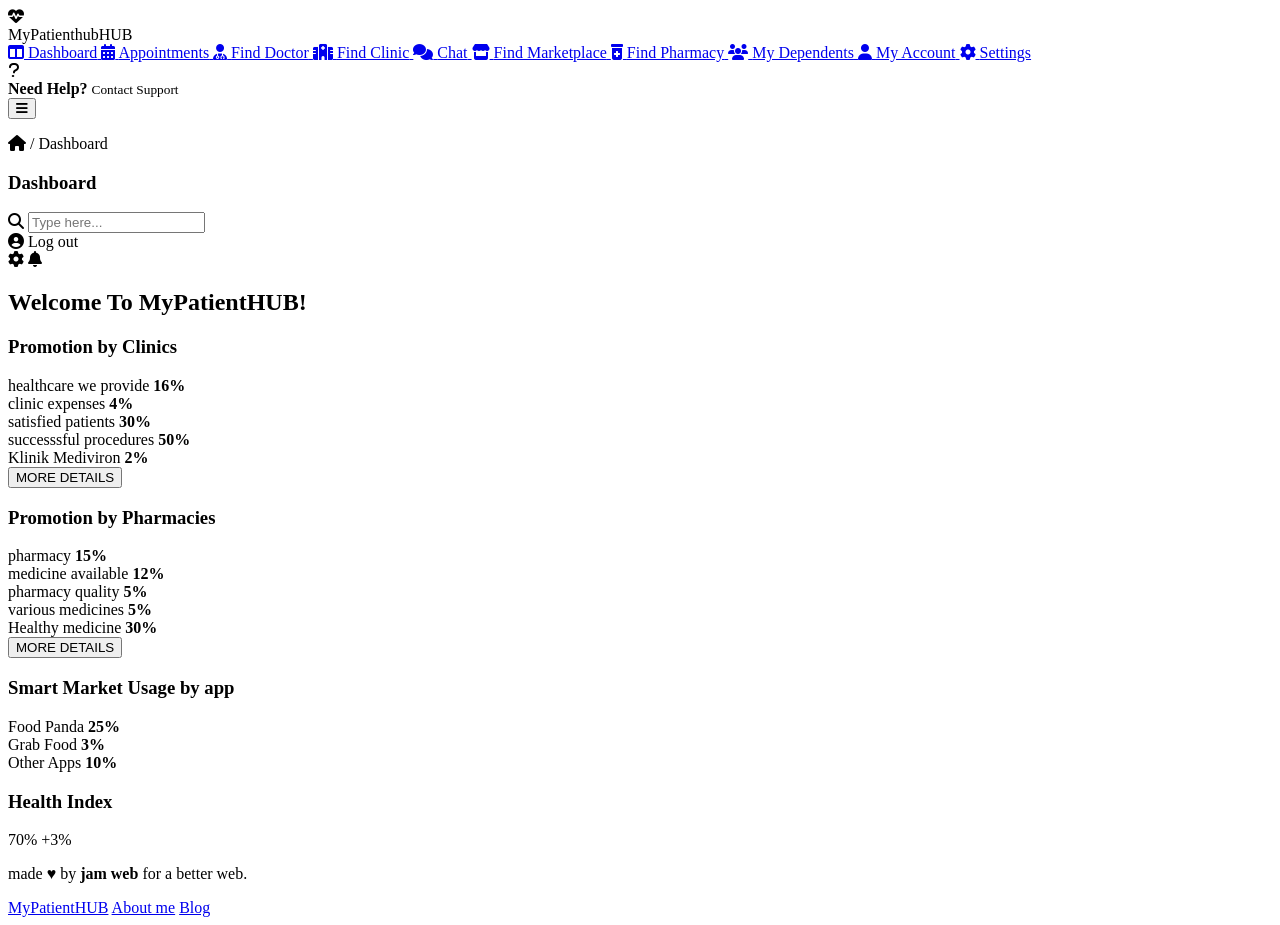
==== index.html @ dd0bf3a6 "add" ====
<!DOCTYPE html>
<html lang="en">

<head>
    <meta charset="UTF-8">
    <meta name="viewport" content="width=device-width, initial-scale=1.0">

    <title>MyPatientHUB Dashboard</title>

    <!-- CSS -->
    <link rel="stylesheet" href="style.css">

    <!-- Font Awesome -->
    <link rel="stylesheet"
        href="https://cdnjs.cloudflare.com/ajax/libs/font-awesome/6.5.2/css/all.min.css">
</head>

<body>

<div class="dashboard">

    <!==== Sidebar======>

    <aside class="sidebar" id="sidebar">

        <!-- LOGO -->
        <div class="logo">

            <div class="logo-icon">
                <i class="fa-solid fa-heart-pulse"></i>
            </div>

            <div class="logo-text">
                <span class="my">MyPatient</span>hub<span class="hub">HUB</span>
            </div>

        </div>


        <!-- MENU -->
        <nav class="menu">

            <a href="#" class="active">
                <i class="fa-solid fa-table-columns"></i>
                <span>Dashboard</span>
            </a>

            <a href="#">
                <i class="fa-solid fa-calendar-days"></i>
                <span>Appointments</span>
            </a>

            <a href="#">
                <i class="fa-solid fa-user-doctor"></i>
                <span>Find Doctor</span>
            </a>

            <a href="#">
                <i class="fa-solid fa-hospital"></i>
                <span>Find Clinic</span>
            </a>

            <a href="#">
                <i class="fa-solid fa-comments"></i>
                <span>Chat</span>
            </a>

            <a href="#">
                <i class="fa-solid fa-store"></i>
                <span>Find Marketplace</span>
            </a>

            <a href="#">
                <i class="fa-solid fa-prescription-bottle-medical"></i>
                <span>Find Pharmacy</span>
            </a>

            <a href="#">
                <i class="fa-solid fa-users"></i>
                <span>My Dependents</span>
            </a>

            <a href="#">
                <i class="fa-solid fa-user"></i>
                <span>My Account</span>
            </a>

            <a href="#">
                <i class="fa-solid fa-gear"></i>
                <span>Settings</span>
            </a>

        </nav>


        <!-- HELP -->
        <div class="help-box">
            <div class="help-icon">
                <i class="fa-solid fa-question"></i>
            </div>

            <div>
                <strong>Need Help?</strong>
                <small>Contact Support</small>
            </div>
        </div>

    </aside>


    <!-- ================= MAIN ================= -->

    <main class="main">


        <!-- ================= HEADER ================= -->

        <header class="header">

            <div class="header-left">

                <!-- TOGGLE BUTTON -->
                <button id="menuBtn" class="menu-btn">
                    <i class="fa-solid fa-bars"></i>
                </button>

                <div>
                    <p class="breadcrumb">
                        <i class="fa-solid fa-house"></i>
                        / Dashboard
                    </p>

                    <h3>Dashboard</h3>
                </div>

            </div>


            <div class="header-right">

                <!-- SEARCH -->
                <div class="search">
                    <i class="fa-solid fa-magnifying-glass"></i>

                    <input
                        type="text"
                        placeholder="Type here...">
                </div>

                <!-- LOGOUT -->
                <div class="logout">
                    <i class="fa-solid fa-circle-user"></i>
                    <span>Log out</span>
                </div>

                <i class="fa-solid fa-gear header-icon"></i>

                <i class="fa-solid fa-bell header-icon"></i>

            </div>

        </header>


        <! ===== CONTENT =========>

        <section class="content">

            <h1>Welcome To MyPatientHUB!</h1>


            <!-- ================= CARDS ================= -->

            <div class="cards">


                <!-- CARD 1 -->

                <div class="card">

                    <h3>Promotion by Clinics</h3>

                    <div class="card-content">

                        <div class="donut clinic-chart"></div>

                        <div class="card-list">

                            <div>
                                <span>healthcare we provide</span>
                                <b>16%</b>
                            </div>

                            <div>
                                <span>clinic expenses</span>
                                <b>4%</b>
                            </div>

                            <div>
                                <span>satisfied patients</span>
                                <b>30%</b>
                            </div>

                            <div>
                                <span>successsful procedures</span>
                                <b>50%</b>
                            </div>

                            <div>
                                <span>Klinik Mediviron</span>
                                <b>2%</b>
                            </div>

                        </div>

                    </div>

                    <button class="details">MORE DETAILS</button>

                </div>


                <!-- CARD 2 -->

                <div class="card">

                    <h3>Promotion by Pharmacies</h3>

                    <div class="card-content">

                        <div class="donut pharmacy-chart"></div>

                        <div class="card-list">

                            <div>
                                <span>pharmacy</span>
                                <b>15%</b>
                            </div>

                            <div>
                                <span>medicine available</span>
                                <b>12%</b>
                            </div>

                            <div>
                                <span>pharmacy quality</span>
                                <b>5%</b>
                            </div>

                            <div>
                                <span>various medicines</span>
                                <b>5%</b>
                            </div>

                            <div>
                                <span>Healthy medicine</span>
                                <b>30%</b>
                            </div>

                        </div>

                    </div>

                    <button class="details">MORE DETAILS</button>

                </div>


                <!-- CARD 3 -->

                <div class="card">

                    <h3>Smart Market Usage by app</h3>

                    <div class="card-content">

                        <div class="donut market-chart"></div>

                        <div class="card-list">

                            <div>
                                <span>Food Panda</span>
                                <b>25%</b>
                            </div>

                            <div>
                                <span>Grab Food</span>
                                <b>3%</b>
                            </div>

                            <div>
                                <span>Other Apps</span>
                                <b>10%</b>
                            </div>

                        </div>

                    </div>

                </div>


                <!-- CARD 4 -->

                <div class="card health-card">

                    <h3>Health Index</h3>

                    <div class="health-number">
                        70%
                        <span>+3%</span>
                    </div>

                    <div class="graph">

                        <div class="grid-line one"></div>
                        <div class="grid-line two"></div>
                        <div class="grid-line three"></div>

                        <div class="health-line"></div>

                    </div>

                </div>

            </div>

        </section>

    </main>

</div>
<footer class="footer">

    <p>
        made
        <span class="heart">♥</span>
        by <strong>jam web</strong> for a better web.
    </p>

    <div class="footer-links">

        <a href="#">MyPatientHUB</a>

        <a href="#">About me</a>

        <a href="#">Blog</a>

    </div>

</footer>


<!-- JAVASCRIPT -->
<script src="script.js"></script>

</body>
</html>
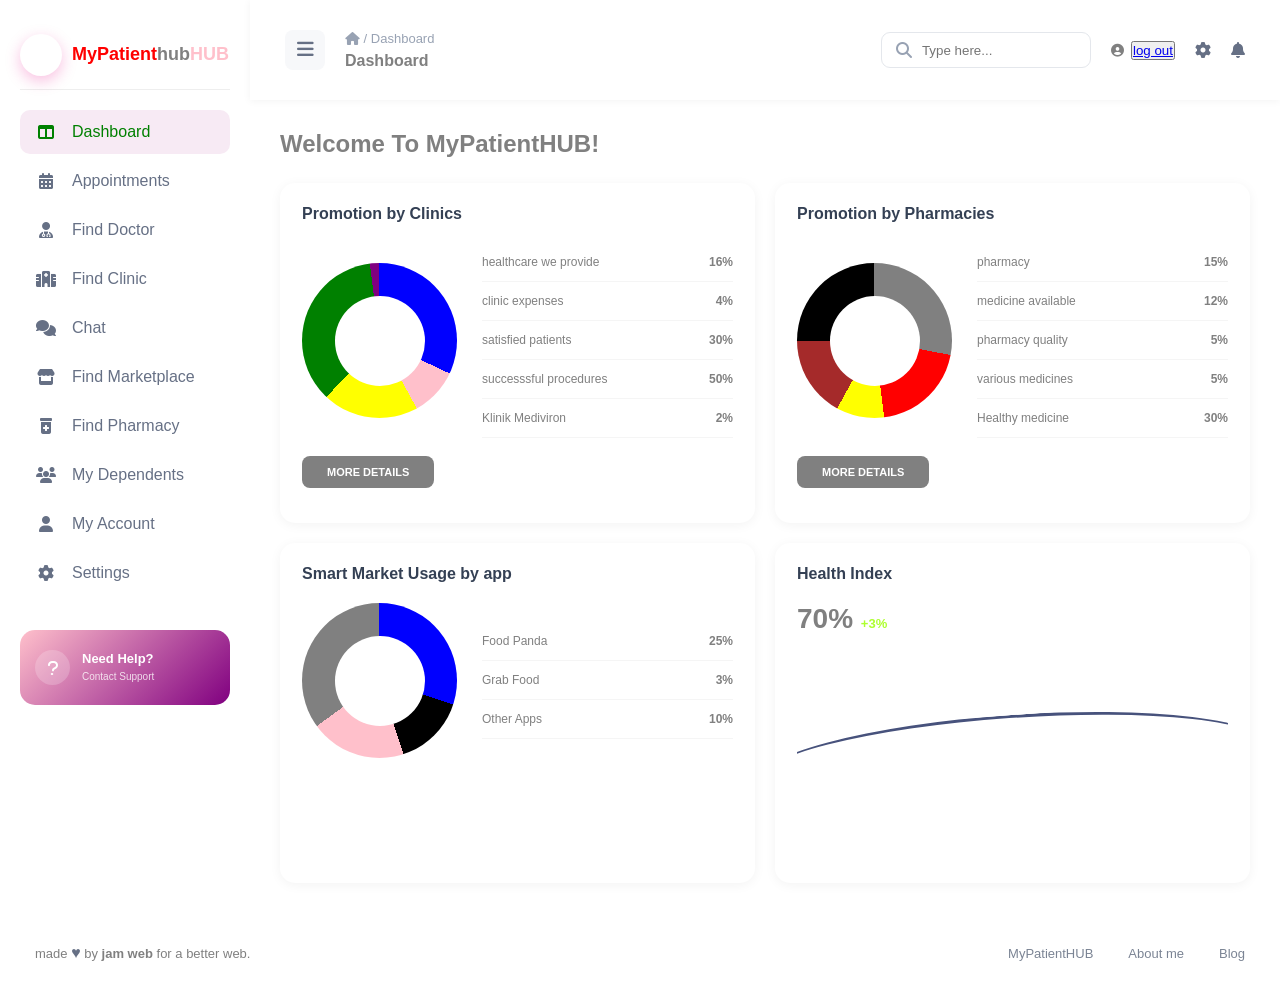
==== commit 7eaf53d7: "Convert Project to React" ====
--- a/index.html
+++ b/index.html
@@ -50,7 +50,7 @@
                 <span>Appointments</span>
             </a>
 
-            <a href="#">
+            <a href="Find-Doctor.html">
                 <i class="fa-solid fa-user-doctor"></i>
                 <span>Find Doctor</span>
             </a>
@@ -150,7 +150,7 @@
                 <!-- LOGOUT -->
                 <div class="logout">
                     <i class="fa-solid fa-circle-user"></i>
-                    <span>Log out</span>
+                    <button><a href="Login.html">log out</a></button>
                 </div>
 
                 <i class="fa-solid fa-gear header-icon"></i>
--- a/style.css
+++ b/style.css
@@ -0,0 +1,682 @@
+/* ================= GENERAL ================= */
+
+* {
+    margin: 0;
+    padding: 0;
+    box-sizing: border-box;
+}
+
+body {
+    font-family: Arial, sans-serif;
+    background: white;
+    color: gray;
+}
+
+
+/* ============ DASHBOARD ======= */
+
+.dashboard {
+    display: flex;
+    min-height: 100vh;
+}
+
+
+/* ============ SIDEBAR ========== */
+
+.sidebar {
+    width: 250px;
+    min-height: 100vh;
+    background: white;
+    padding: 20px;
+    transition: 0.3s ease;
+    overflow: hidden;
+    flex-shrink: 0;
+}
+
+
+/* ======== LOGO ========= */
+
+.logo {
+    height: 70px;
+    display: flex;
+    align-items: center;
+    gap: 10px;
+    border-bottom: 1px solid #eeeeee;
+    margin-bottom: 20px;
+}
+
+
+/* Logo circle */
+
+.logo-icon {
+    width: 42px;
+    height: 42px;
+    border-radius: 50%;
+
+    background: linear-gradient(
+        135deg,
+       purple;
+        
+    );
+
+    display: flex;
+    align-items: center;
+    justify-content: center;
+
+    color: white;
+    font-size: 20px;
+
+    box-shadow: 0 5px 15px rgba(233, 0, 135, 0.25);
+}
+
+
+/* Logo text */
+
+.logo-text {
+    font-size: 18px;
+    font-weight: bold;
+    white-space: nowrap;
+}
+
+.my {
+    color: red;
+}
+
+.hub {
+    color: pink;
+}
+
+
+/* ==== Menu========= */
+
+.menu a {
+    display: flex;
+    align-items: center;
+    gap: 15px;
+
+    padding: 13px 15px;
+
+    margin: 5px 0;
+
+    border-radius: 10px;
+
+    text-decoration: none;
+
+    color: #667085;
+
+    transition: 0.3s;
+}
+
+.menu a i {
+    width: 22px;
+    text-align: center;
+}
+
+.menu a:hover {
+    background: #f7eaf4;
+    color: blue;
+}
+
+.menu a.active {
+    background: #f7eaf4;
+    color:green;
+}
+
+
+/* ======= HELP ======== */
+
+.help-box {
+    margin-top: 35px;
+
+    height: 75px;
+
+    border-radius: 15px;
+
+    background: linear-gradient(
+        135deg,
+        pink,
+        purple
+    );
+
+    color: white;
+
+    display: flex;
+    align-items: center;
+
+    gap: 12px;
+
+    padding: 15px;
+}
+
+.help-icon {
+    width: 35px;
+    height: 35px;
+
+    border-radius: 50%;
+
+    background: rgba(255,255,255,0.2);
+
+    display: flex;
+    align-items: center;
+    justify-content: center;
+}
+
+.help-box strong {
+    display: block;
+    font-size: 13px;
+}
+
+.help-box small {
+    font-size: 10px;
+    opacity: 0.8;
+}
+
+
+/* ============= MAIN ========= */
+
+.main {
+    flex: 1;
+    min-width: 0;
+}
+
+
+/* ====== HEADER =========== */
+
+.header {
+    height: 100px;
+
+    background: white;
+
+    display: flex;
+    align-items: center;
+    justify-content: space-between;
+
+    padding: 20px 35px;
+
+    box-shadow:
+        0 1px 8px rgba(0,0,0,0.05);
+}
+
+
+/* ========== HEADER LEFT ========= */
+
+.header-left {
+    display: flex;
+    align-items: center;
+    gap: 20px;
+}
+
+.breadcrumb {
+    font-size: 13px;
+    color: #98a2b3;
+    margin-bottom: 6px;
+}
+
+.header-left h3 {
+    font-size: 16px;
+}
+
+
+/* ============= MENU BUTTON ======= */
+
+.menu-btn {
+    width: 40px;
+    height: 40px;
+
+    border: none;
+
+    background: #f7f8fa;
+
+    border-radius: 8px;
+
+    color: #667085;
+
+    font-size: 19px;
+
+    cursor: pointer;
+
+    transition: 0.3s;
+}
+
+.menu-btn:hover {
+    background: #f7eaf4;
+    color: #e90087;
+}
+
+
+/* ======= HEADER RIGHT ========== */
+
+.header-right {
+    display: flex;
+    align-items: center;
+    gap: 20px;
+}
+
+.search {
+    width: 210px;
+
+    border: 1px solid #e4e7ec;
+
+    border-radius: 9px;
+
+    padding: 9px 14px;
+
+    display: flex;
+    align-items: center;
+
+    gap: 10px;
+}
+
+.search i {
+    color: #98a2b3;
+}
+
+.search input {
+    border: none;
+    outline: none;
+    width: 100%;
+}
+
+.logout {
+    display: flex;
+    align-items: center;
+    gap: 7px;
+
+    font-size: 13px;
+
+    cursor: pointer;
+}
+
+.header-icon {
+    cursor: pointer;
+    color: #667085;
+}
+
+
+/* === CONTENT ====== */
+
+.content {
+    padding: 30px;
+}
+
+.content h1 {
+    font-size: 24px;
+    margin-bottom: 25px;
+}
+
+
+/* ======= CARDS =========== */
+
+.cards {
+    display: grid;
+
+    grid-template-columns:
+        repeat(2, 1fr);
+
+    gap: 20px;
+}
+
+
+/* ========= CARD ================= */
+
+.card {
+    background: white;
+
+    border-radius: 15px;
+
+    padding: 22px;
+
+    min-height: 340px;
+
+    box-shadow:
+        0 2px 12px rgba(0,0,0,0.05);
+}
+
+.card h3 {
+    font-size: 16px;
+
+    margin-bottom: 20px;
+
+    color: #344054;
+}
+
+
+/* ================= CARD CONTENt====== */
+
+.card-content {
+    display: flex;
+
+    align-items: center;
+
+    gap: 25px;
+}
+
+
+/* ========= DONUT ================= */
+
+.donut {
+    width: 155px;
+    height: 155px;
+
+    border-radius: 50%;
+
+    position: relative;
+
+    flex-shrink: 0;
+}
+
+.donut::after {
+    content: "";
+
+    position: absolute;
+
+    width: 90px;
+    height: 90px;
+
+    background: white;
+
+    border-radius: 50%;
+
+    top: 32.5px;
+    left: 32.5px;
+}
+
+
+/* Clinic */
+
+.clinic-chart {
+    background: conic-gradient(
+        blue 0 32%,
+        pink 32% 42%,
+        yellow 42% 62%,
+        green 62% 98%,
+        purple 98% 100%
+    );
+}
+
+
+/* Pharmacy */
+
+.pharmacy-chart {
+    background: conic-gradient(
+        gray 0 28%,
+        red 28% 48%,
+        yellow 48% 58%,
+        brown 58% 75%,
+        black 75% 100%
+    );
+}
+
+
+/* Market */
+
+.market-chart {
+    background: conic-gradient(
+        blue 0 30%,
+        black 30% 45%,
+        pink 45% 65%,
+        gray 65% 100%
+    );
+}
+
+
+/* ================= LIST === */
+
+.card-list {
+    flex: 1;
+}
+
+.card-list div {
+    display: flex;
+
+    justify-content: space-between;
+
+    gap: 10px;
+
+    padding: 12px 0;
+
+    border-bottom: 1px solid whitesmoke;
+
+    font-size: 12px;
+}
+
+.card-list span {
+    color: gray;
+}
+
+.card-list b {
+    color: gray;
+}
+
+
+/* ======== BUTTON ================= */
+
+.details {
+    margin-top: 18px;
+
+    padding: 10px 25px;
+
+    border: none;
+
+    border-radius: 8px;
+
+    background: gray;
+
+    color: white;
+
+    font-size: 11px;
+
+    font-weight: bold;
+
+    cursor: pointer;
+}
+
+.details:hover {
+    background: #899bbd;
+}
+
+
+/* ================= HEALTH ======= */
+
+.health-number {
+    font-size: 28px;
+    font-weight: bold;
+}
+
+.health-number span {
+    color: greenyellow;
+    font-size: 13px;
+}
+
+
+/* ========= GRAPH ================= */
+
+.graph {
+    height: 200px;
+
+    margin-top: 20px;
+
+    position: relative;
+
+    overflow: hidden;
+}
+
+.grid-line {
+    position: absolute;
+
+    width: 100%;
+
+    border-top: 1px dashed white;
+}
+
+.grid-line.one {
+    top: 30%;
+}
+
+.grid-line.two {
+    top: 55%;
+}
+
+.grid-line.three {
+    top: 80%;
+}
+
+
+/* Health graph line */
+
+.health-line {
+    position: absolute;
+
+    width: 120%;
+
+    height: 100px;
+
+    left: -10%;
+
+    top: 60px;
+
+    border-top: 3px solid #47527c;
+
+    border-radius: 50%;
+
+    transform: rotate(-4deg);
+}
+
+
+/* =============== SIDEBAR HIDDEN ======= */
+
+.sidebar.hide {
+    width: 0;
+
+    padding-left: 0;
+    padding-right: 0;
+
+    margin: 0;
+}
+
+
+/* ================= RESPONSIVE ================= */
+
+@media (max-width: 1000px) {
+
+    .cards {
+        grid-template-columns: 1fr;
+    }
+
+    .header-right .logout,
+    .header-right .header-icon {
+        display: none;
+    }
+}
+
+
+@media (max-width: 650px) {
+
+    .sidebar {
+        position: fixed;
+
+        left: 0;
+        top: 0;
+
+        z-index: 1000;
+    }
+
+    .header {
+        padding: 15px;
+    }
+
+    .content {
+        padding: 20px 15px;
+    }
+
+    .search {
+        width: 150px;
+    }
+
+    .card-content {
+        flex-direction: column;
+    }
+}
+/* ================= FOOTER ================= */
+
+.footer {
+    min-height: 80px;
+
+    padding: 25px 35px;
+
+    display: flex;
+
+    align-items: center;
+
+    justify-content: space-between;
+
+    background: white;
+
+    color: gray;
+
+    font-size: 13px;
+}
+
+
+/* Heart */
+
+.heart {
+    color: #667085;
+
+    font-size: 16px;
+}
+
+
+/* MyPiHUB */
+
+.footer strong {
+    color: gray;
+}
+
+
+/* Footer links */
+
+.footer-links {
+    display: flex;
+
+    align-items: center;
+
+    gap: 35px;
+}
+
+
+/* Links */
+
+.footer-links a {
+    text-decoration: none;
+
+    color: #7b8494;
+
+    transition: 0.3s;
+}
+
+
+/* When mouse goes over link */
+
+.footer-links a:hover {
+    color: #e90087;
+}
+
+
+/* ================= MOBILE ================= */
+
+@media (max-width: 530px) {
+
+    .footer {
+        flex-direction: column;
+
+        gap: 20px;
+
+        text-align: center;
+    }
+
+    .footer-links {
+        gap: 20px;
+    }
+
+}
